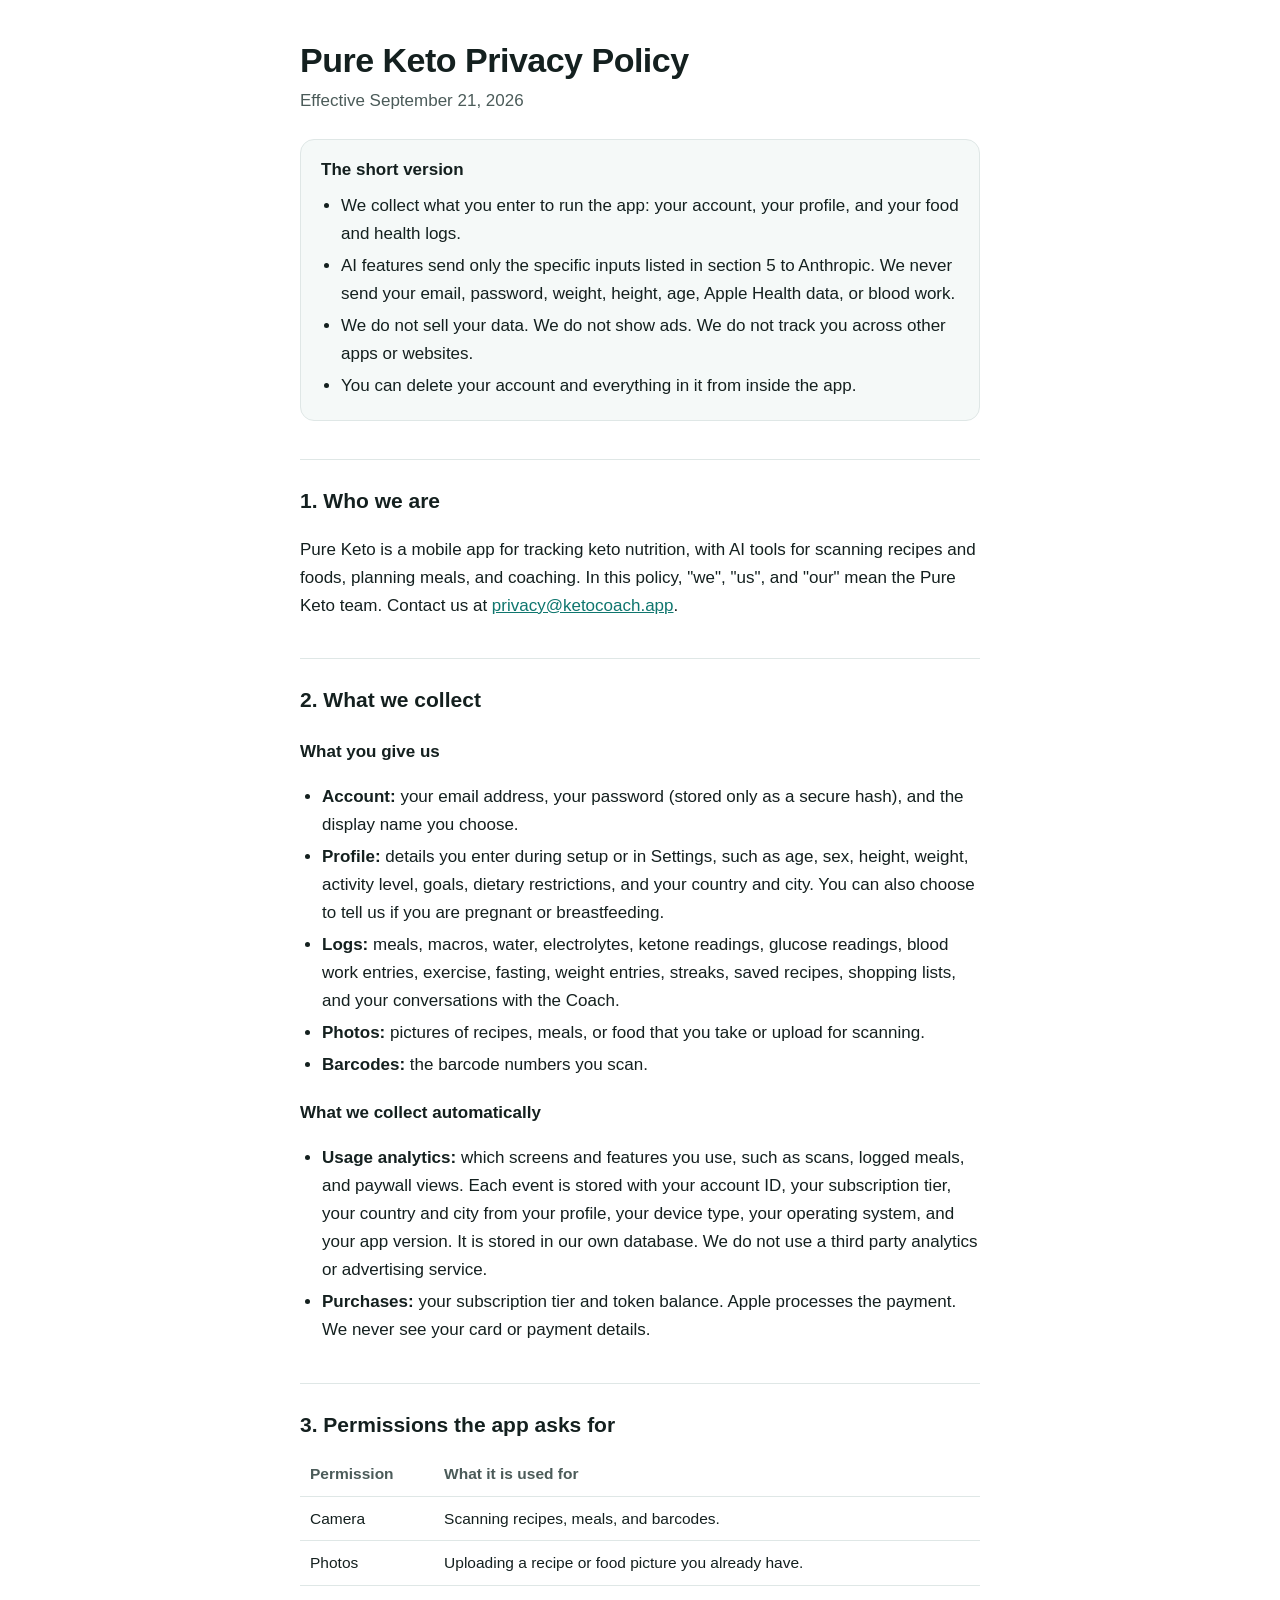
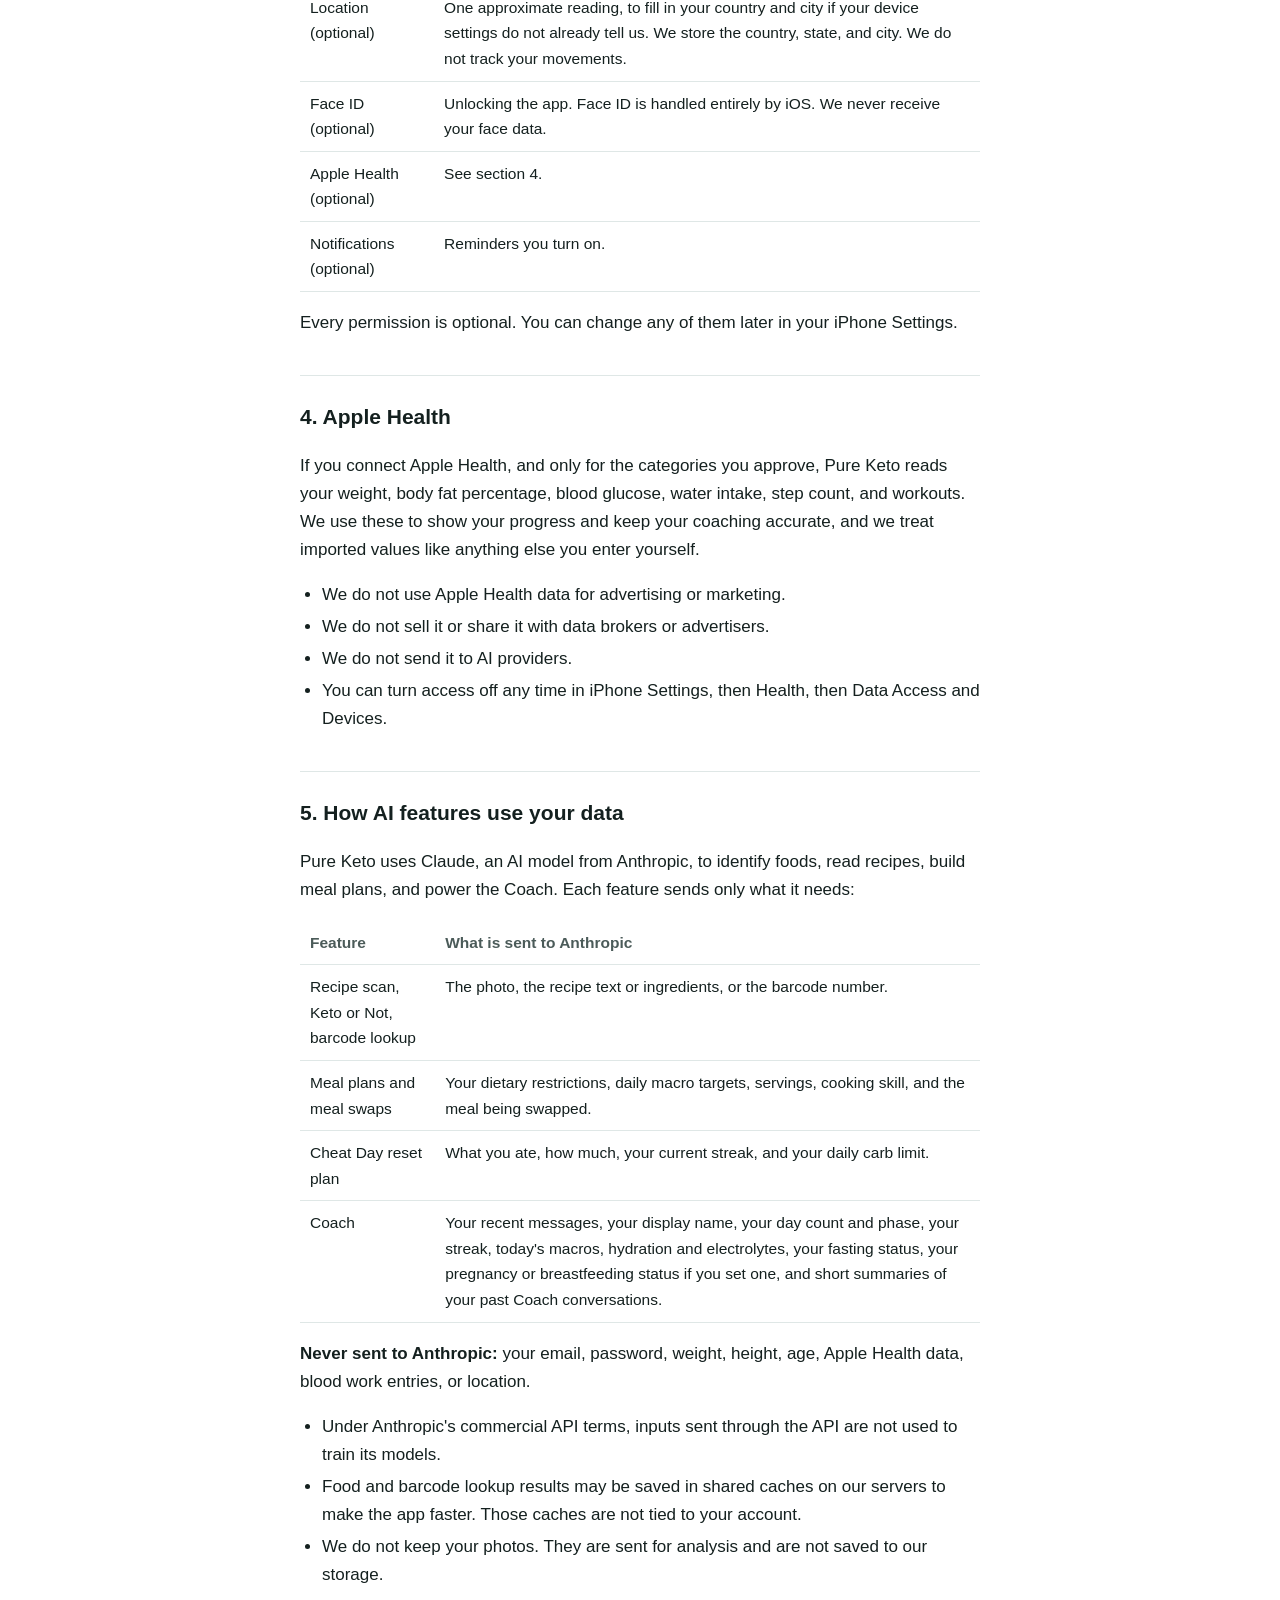
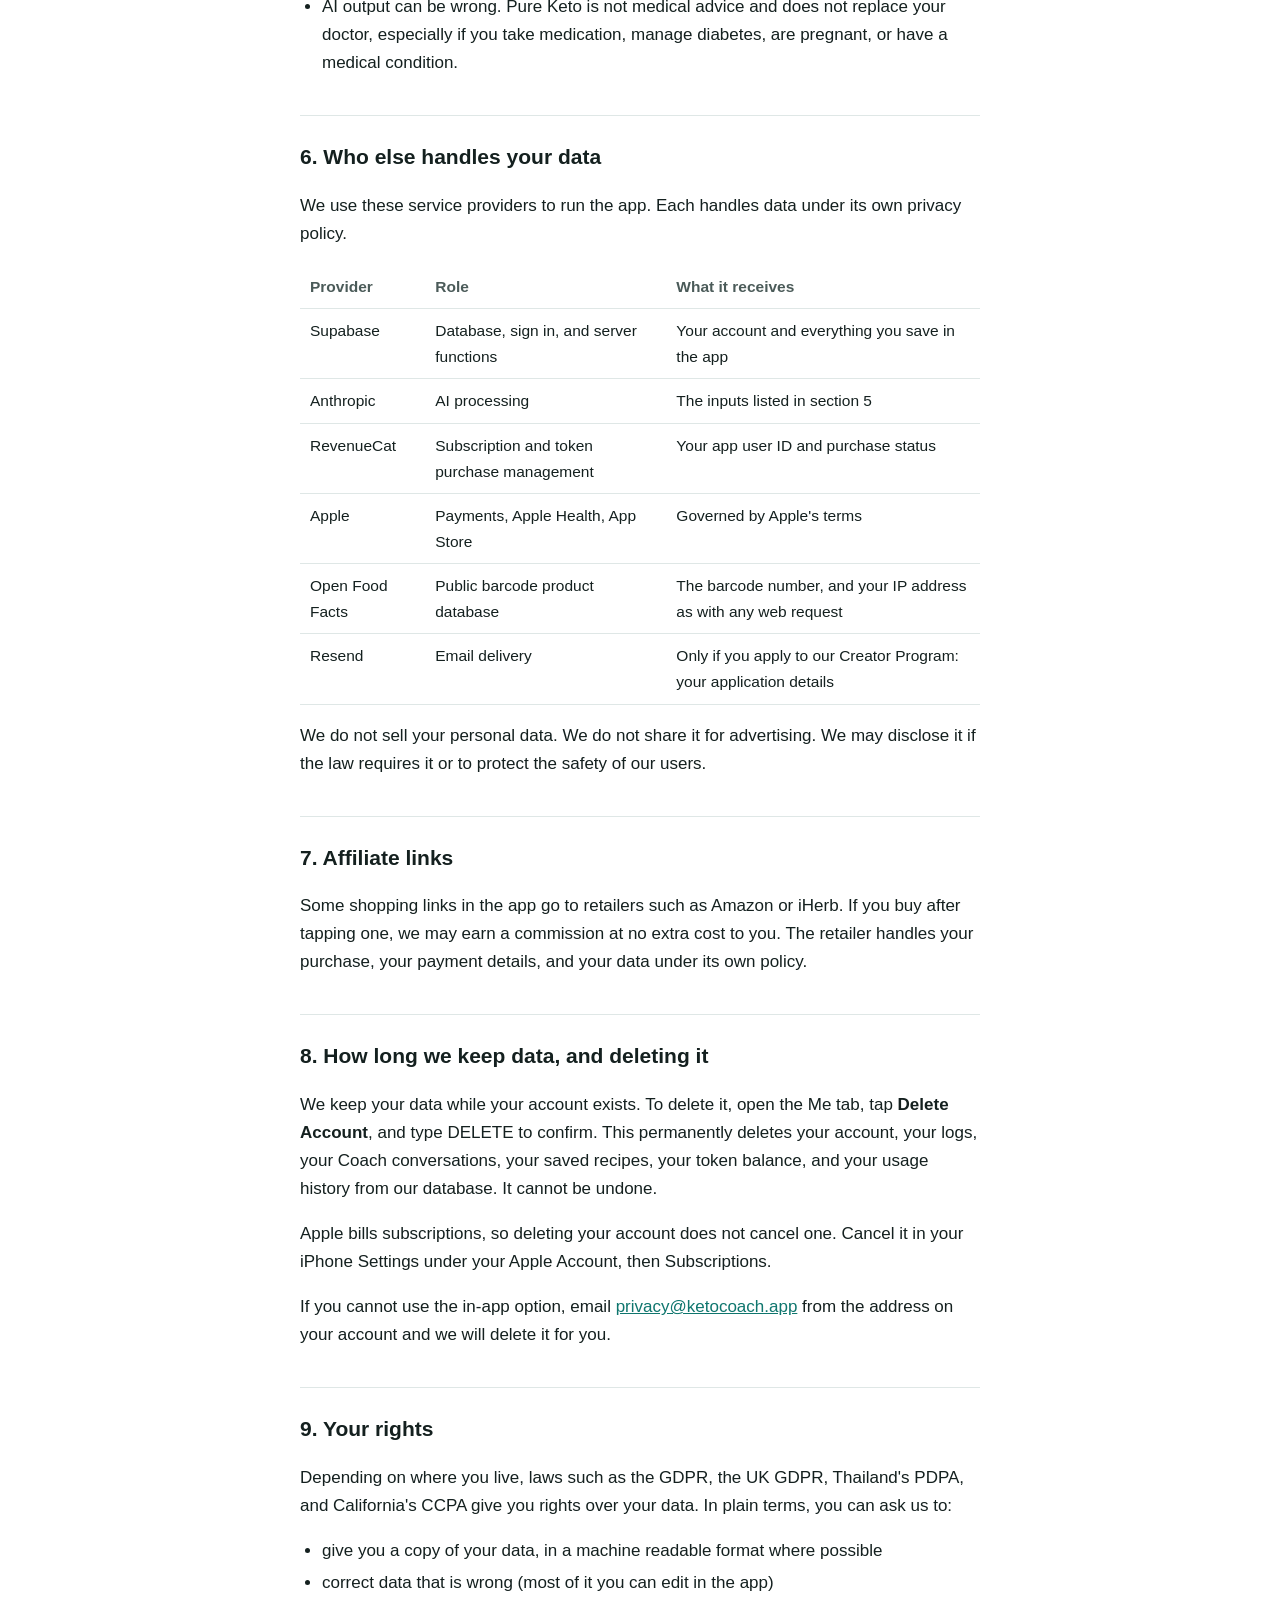
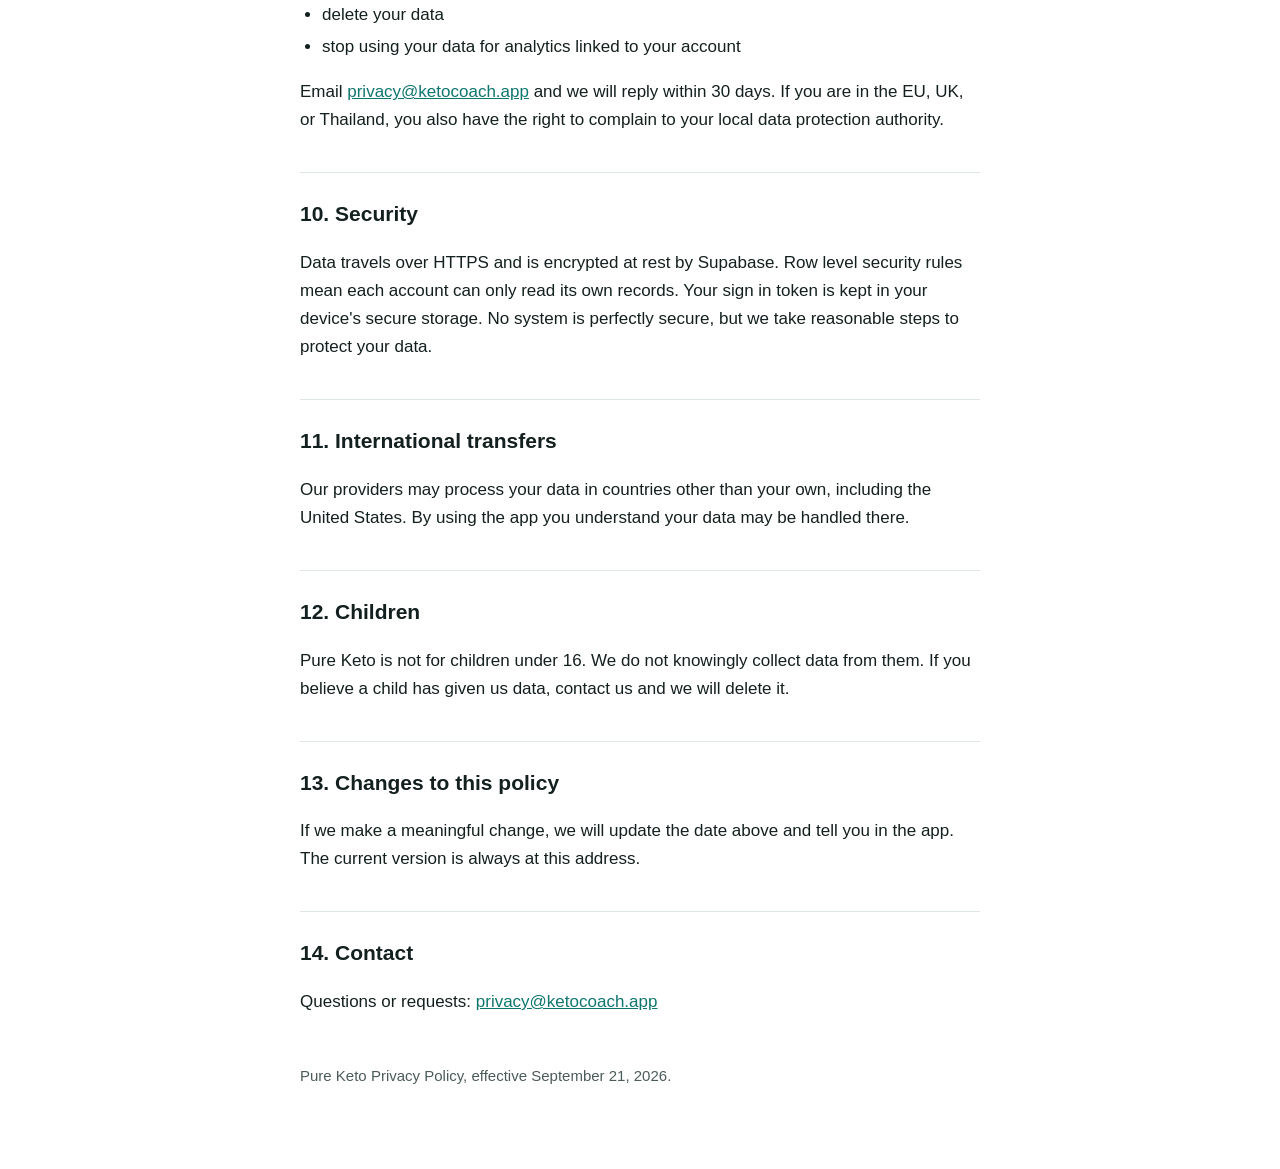
==== index.html @ da279ce7 "Add Pure Keto privacy policy Public URL required by App Store Connect. Written from the verified dat" ====
<!doctype html>
<html lang="en">
<head>
<meta charset="utf-8">
<meta name="viewport" content="width=device-width, initial-scale=1">
<title>Pure Keto Privacy Policy</title>
<meta name="description" content="How Pure Keto collects, uses, and protects your data.">
<style>
  :root { --bg:#ffffff; --fg:#14201f; --muted:#4b5b59; --line:#dfe7e6; --accent:#0f766e; --card:#f5f9f8; }
  @media (prefers-color-scheme: dark) {
    :root { --bg:#0e1514; --fg:#e8f0ef; --muted:#9db0ad; --line:#24332f; --accent:#5eead4; --card:#131d1b; }
  }
  * { box-sizing:border-box; }
  body { margin:0; background:var(--bg); color:var(--fg);
    font:17px/1.65 -apple-system,BlinkMacSystemFont,"Segoe UI",Roboto,Helvetica,Arial,sans-serif; }
  main { max-width:720px; margin:0 auto; padding:40px 20px 80px; }
  h1 { font-size:34px; line-height:1.2; margin:0 0 6px; letter-spacing:-0.5px; }
  h2 { font-size:21px; margin:38px 0 8px; padding-top:24px; border-top:1px solid var(--line); }
  h3 { font-size:17px; margin:20px 0 4px; }
  p, li { color:var(--fg); }
  .meta { color:var(--muted); margin:0 0 24px; }
  .summary { background:var(--card); border:1px solid var(--line); border-radius:14px; padding:16px 20px; margin:20px 0; }
  .summary ul { margin:8px 0 0; padding-left:20px; }
  ul { padding-left:22px; }
  li { margin:4px 0; }
  a { color:var(--accent); }
  table { width:100%; border-collapse:collapse; margin:10px 0; font-size:15.5px; }
  th, td { text-align:left; vertical-align:top; padding:9px 10px; border-bottom:1px solid var(--line); }
  th { color:var(--muted); font-weight:600; }
  footer { margin-top:48px; color:var(--muted); font-size:15px; }
</style>
</head>
<body>
<main>

<h1>Pure Keto Privacy Policy</h1>
<p class="meta">Effective September 21, 2026</p>

<div class="summary">
  <strong>The short version</strong>
  <ul>
    <li>We collect what you enter to run the app: your account, your profile, and your food and health logs.</li>
    <li>AI features send only the specific inputs listed in section 5 to Anthropic. We never send your email, password, weight, height, age, Apple Health data, or blood work.</li>
    <li>We do not sell your data. We do not show ads. We do not track you across other apps or websites.</li>
    <li>You can delete your account and everything in it from inside the app.</li>
  </ul>
</div>

<h2>1. Who we are</h2>
<p>Pure Keto is a mobile app for tracking keto nutrition, with AI tools for scanning recipes and foods, planning meals, and coaching. In this policy, "we", "us", and "our" mean the Pure Keto team. Contact us at <a href="mailto:privacy@ketocoach.app">privacy@ketocoach.app</a>.</p>

<h2>2. What we collect</h2>

<h3>What you give us</h3>
<ul>
  <li><strong>Account:</strong> your email address, your password (stored only as a secure hash), and the display name you choose.</li>
  <li><strong>Profile:</strong> details you enter during setup or in Settings, such as age, sex, height, weight, activity level, goals, dietary restrictions, and your country and city. You can also choose to tell us if you are pregnant or breastfeeding.</li>
  <li><strong>Logs:</strong> meals, macros, water, electrolytes, ketone readings, glucose readings, blood work entries, exercise, fasting, weight entries, streaks, saved recipes, shopping lists, and your conversations with the Coach.</li>
  <li><strong>Photos:</strong> pictures of recipes, meals, or food that you take or upload for scanning.</li>
  <li><strong>Barcodes:</strong> the barcode numbers you scan.</li>
</ul>

<h3>What we collect automatically</h3>
<ul>
  <li><strong>Usage analytics:</strong> which screens and features you use, such as scans, logged meals, and paywall views. Each event is stored with your account ID, your subscription tier, your country and city from your profile, your device type, your operating system, and your app version. It is stored in our own database. We do not use a third party analytics or advertising service.</li>
  <li><strong>Purchases:</strong> your subscription tier and token balance. Apple processes the payment. We never see your card or payment details.</li>
</ul>

<h2>3. Permissions the app asks for</h2>
<table>
  <tr><th>Permission</th><th>What it is used for</th></tr>
  <tr><td>Camera</td><td>Scanning recipes, meals, and barcodes.</td></tr>
  <tr><td>Photos</td><td>Uploading a recipe or food picture you already have.</td></tr>
  <tr><td>Location (optional)</td><td>One approximate reading, to fill in your country and city if your device settings do not already tell us. We store the country, state, and city. We do not track your movements.</td></tr>
  <tr><td>Face ID (optional)</td><td>Unlocking the app. Face ID is handled entirely by iOS. We never receive your face data.</td></tr>
  <tr><td>Apple Health (optional)</td><td>See section 4.</td></tr>
  <tr><td>Notifications (optional)</td><td>Reminders you turn on.</td></tr>
</table>
<p>Every permission is optional. You can change any of them later in your iPhone Settings.</p>

<h2>4. Apple Health</h2>
<p>If you connect Apple Health, and only for the categories you approve, Pure Keto reads your weight, body fat percentage, blood glucose, water intake, step count, and workouts. We use these to show your progress and keep your coaching accurate, and we treat imported values like anything else you enter yourself.</p>
<ul>
  <li>We do not use Apple Health data for advertising or marketing.</li>
  <li>We do not sell it or share it with data brokers or advertisers.</li>
  <li>We do not send it to AI providers.</li>
  <li>You can turn access off any time in iPhone Settings, then Health, then Data Access and Devices.</li>
</ul>

<h2>5. How AI features use your data</h2>
<p>Pure Keto uses Claude, an AI model from Anthropic, to identify foods, read recipes, build meal plans, and power the Coach. Each feature sends only what it needs:</p>
<table>
  <tr><th>Feature</th><th>What is sent to Anthropic</th></tr>
  <tr><td>Recipe scan, Keto or Not, barcode lookup</td><td>The photo, the recipe text or ingredients, or the barcode number.</td></tr>
  <tr><td>Meal plans and meal swaps</td><td>Your dietary restrictions, daily macro targets, servings, cooking skill, and the meal being swapped.</td></tr>
  <tr><td>Cheat Day reset plan</td><td>What you ate, how much, your current streak, and your daily carb limit.</td></tr>
  <tr><td>Coach</td><td>Your recent messages, your display name, your day count and phase, your streak, today's macros, hydration and electrolytes, your fasting status, your pregnancy or breastfeeding status if you set one, and short summaries of your past Coach conversations.</td></tr>
</table>
<p><strong>Never sent to Anthropic:</strong> your email, password, weight, height, age, Apple Health data, blood work entries, or location.</p>
<ul>
  <li>Under Anthropic's commercial API terms, inputs sent through the API are not used to train its models.</li>
  <li>Food and barcode lookup results may be saved in shared caches on our servers to make the app faster. Those caches are not tied to your account.</li>
  <li>We do not keep your photos. They are sent for analysis and are not saved to our storage.</li>
  <li>AI output can be wrong. Pure Keto is not medical advice and does not replace your doctor, especially if you take medication, manage diabetes, are pregnant, or have a medical condition.</li>
</ul>

<h2>6. Who else handles your data</h2>
<p>We use these service providers to run the app. Each handles data under its own privacy policy.</p>
<table>
  <tr><th>Provider</th><th>Role</th><th>What it receives</th></tr>
  <tr><td>Supabase</td><td>Database, sign in, and server functions</td><td>Your account and everything you save in the app</td></tr>
  <tr><td>Anthropic</td><td>AI processing</td><td>The inputs listed in section 5</td></tr>
  <tr><td>RevenueCat</td><td>Subscription and token purchase management</td><td>Your app user ID and purchase status</td></tr>
  <tr><td>Apple</td><td>Payments, Apple Health, App Store</td><td>Governed by Apple's terms</td></tr>
  <tr><td>Open Food Facts</td><td>Public barcode product database</td><td>The barcode number, and your IP address as with any web request</td></tr>
  <tr><td>Resend</td><td>Email delivery</td><td>Only if you apply to our Creator Program: your application details</td></tr>
</table>
<p>We do not sell your personal data. We do not share it for advertising. We may disclose it if the law requires it or to protect the safety of our users.</p>

<h2>7. Affiliate links</h2>
<p>Some shopping links in the app go to retailers such as Amazon or iHerb. If you buy after tapping one, we may earn a commission at no extra cost to you. The retailer handles your purchase, your payment details, and your data under its own policy.</p>

<h2>8. How long we keep data, and deleting it</h2>
<p>We keep your data while your account exists. To delete it, open the Me tab, tap <strong>Delete Account</strong>, and type DELETE to confirm. This permanently deletes your account, your logs, your Coach conversations, your saved recipes, your token balance, and your usage history from our database. It cannot be undone.</p>
<p>Apple bills subscriptions, so deleting your account does not cancel one. Cancel it in your iPhone Settings under your Apple Account, then Subscriptions.</p>
<p>If you cannot use the in-app option, email <a href="mailto:privacy@ketocoach.app">privacy@ketocoach.app</a> from the address on your account and we will delete it for you.</p>

<h2>9. Your rights</h2>
<p>Depending on where you live, laws such as the GDPR, the UK GDPR, Thailand's PDPA, and California's CCPA give you rights over your data. In plain terms, you can ask us to:</p>
<ul>
  <li>give you a copy of your data, in a machine readable format where possible</li>
  <li>correct data that is wrong (most of it you can edit in the app)</li>
  <li>delete your data</li>
  <li>stop using your data for analytics linked to your account</li>
</ul>
<p>Email <a href="mailto:privacy@ketocoach.app">privacy@ketocoach.app</a> and we will reply within 30 days. If you are in the EU, UK, or Thailand, you also have the right to complain to your local data protection authority.</p>

<h2>10. Security</h2>
<p>Data travels over HTTPS and is encrypted at rest by Supabase. Row level security rules mean each account can only read its own records. Your sign in token is kept in your device's secure storage. No system is perfectly secure, but we take reasonable steps to protect your data.</p>

<h2>11. International transfers</h2>
<p>Our providers may process your data in countries other than your own, including the United States. By using the app you understand your data may be handled there.</p>

<h2>12. Children</h2>
<p>Pure Keto is not for children under 16. We do not knowingly collect data from them. If you believe a child has given us data, contact us and we will delete it.</p>

<h2>13. Changes to this policy</h2>
<p>If we make a meaningful change, we will update the date above and tell you in the app. The current version is always at this address.</p>

<h2>14. Contact</h2>
<p>Questions or requests: <a href="mailto:privacy@ketocoach.app">privacy@ketocoach.app</a></p>

<footer>Pure Keto Privacy Policy, effective September 21, 2026.</footer>
</main>
</body>
</html>
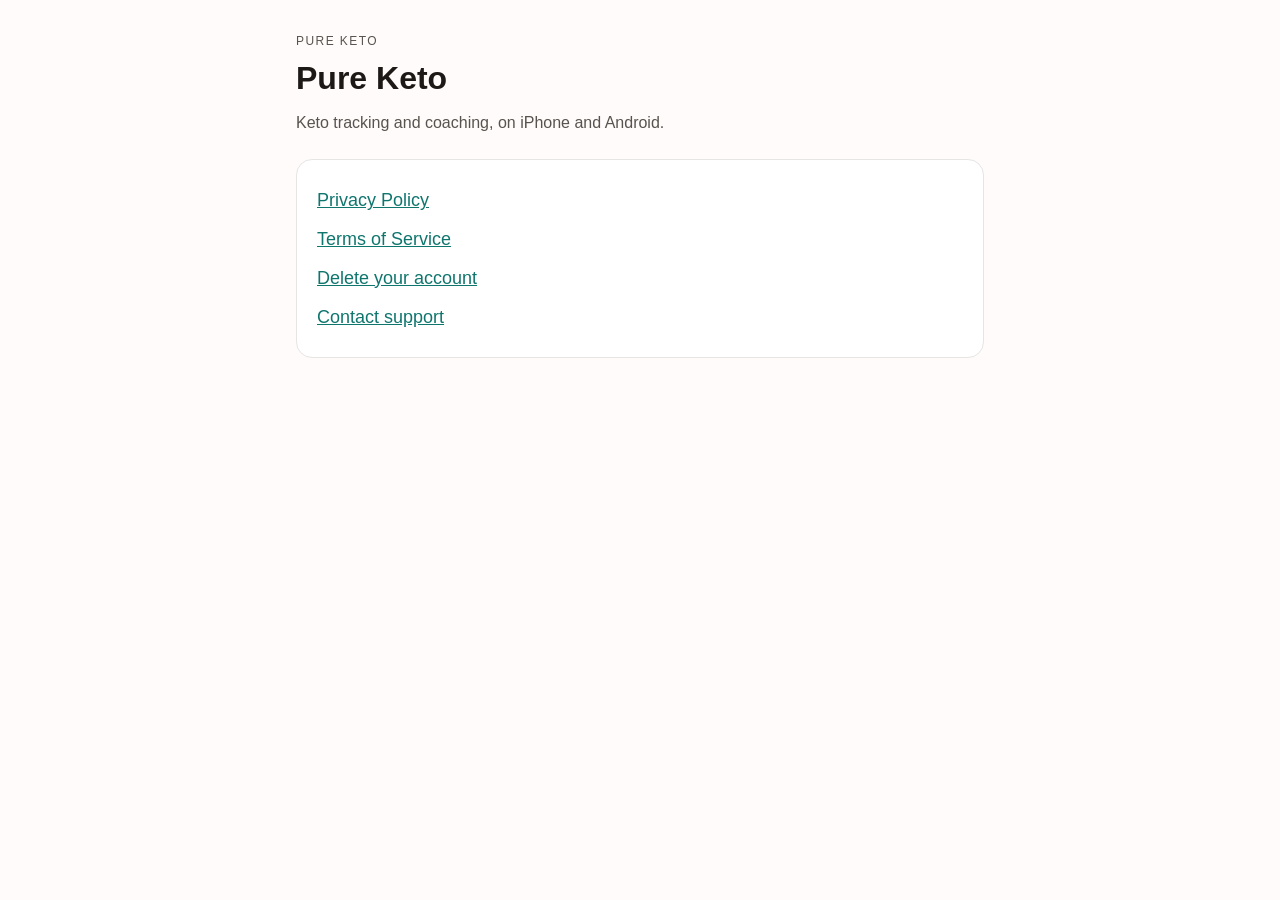
==== commit aafc3b90: "Update to the current policy, add Terms and account deletion pages Privacy policy effective Septembe" ====
--- a/index.html
+++ b/index.html
@@ -1,156 +1,26 @@
 <!doctype html>
+<!-- Pure Keto public site (2026-09-29): the pages the app stores link to. -->
 <html lang="en">
 <head>
 <meta charset="utf-8">
 <meta name="viewport" content="width=device-width, initial-scale=1">
-<title>Pure Keto Privacy Policy</title>
-<meta name="description" content="How Pure Keto collects, uses, and protects your data.">
-<style>
-  :root { --bg:#ffffff; --fg:#14201f; --muted:#4b5b59; --line:#dfe7e6; --accent:#0f766e; --card:#f5f9f8; }
-  @media (prefers-color-scheme: dark) {
-    :root { --bg:#0e1514; --fg:#e8f0ef; --muted:#9db0ad; --line:#24332f; --accent:#5eead4; --card:#131d1b; }
-  }
-  * { box-sizing:border-box; }
-  body { margin:0; background:var(--bg); color:var(--fg);
-    font:17px/1.65 -apple-system,BlinkMacSystemFont,"Segoe UI",Roboto,Helvetica,Arial,sans-serif; }
-  main { max-width:720px; margin:0 auto; padding:40px 20px 80px; }
-  h1 { font-size:34px; line-height:1.2; margin:0 0 6px; letter-spacing:-0.5px; }
-  h2 { font-size:21px; margin:38px 0 8px; padding-top:24px; border-top:1px solid var(--line); }
-  h3 { font-size:17px; margin:20px 0 4px; }
-  p, li { color:var(--fg); }
-  .meta { color:var(--muted); margin:0 0 24px; }
-  .summary { background:var(--card); border:1px solid var(--line); border-radius:14px; padding:16px 20px; margin:20px 0; }
-  .summary ul { margin:8px 0 0; padding-left:20px; }
-  ul { padding-left:22px; }
-  li { margin:4px 0; }
-  a { color:var(--accent); }
-  table { width:100%; border-collapse:collapse; margin:10px 0; font-size:15.5px; }
-  th, td { text-align:left; vertical-align:top; padding:9px 10px; border-bottom:1px solid var(--line); }
-  th { color:var(--muted); font-weight:600; }
-  footer { margin-top:48px; color:var(--muted); font-size:15px; }
-</style>
+<title>Pure Keto</title>
+<meta name="description" content="Pure Keto: keto tracking and coaching.">
+<link rel="stylesheet" href="style.css">
 </head>
 <body>
 <main>
-
-<h1>Pure Keto Privacy Policy</h1>
-<p class="meta">Effective September 21, 2026</p>
-
-<div class="summary">
-  <strong>The short version</strong>
-  <ul>
-    <li>We collect what you enter to run the app: your account, your profile, and your food and health logs.</li>
-    <li>AI features send only the specific inputs listed in section 5 to Anthropic. We never send your email, password, weight, height, age, Apple Health data, or blood work.</li>
-    <li>We do not sell your data. We do not show ads. We do not track you across other apps or websites.</li>
-    <li>You can delete your account and everything in it from inside the app.</li>
-  </ul>
-</div>
-
-<h2>1. Who we are</h2>
-<p>Pure Keto is a mobile app for tracking keto nutrition, with AI tools for scanning recipes and foods, planning meals, and coaching. In this policy, "we", "us", and "our" mean the Pure Keto team. Contact us at <a href="mailto:privacy@ketocoach.app">privacy@ketocoach.app</a>.</p>
-
-<h2>2. What we collect</h2>
-
-<h3>What you give us</h3>
-<ul>
-  <li><strong>Account:</strong> your email address, your password (stored only as a secure hash), and the display name you choose.</li>
-  <li><strong>Profile:</strong> details you enter during setup or in Settings, such as age, sex, height, weight, activity level, goals, dietary restrictions, and your country and city. You can also choose to tell us if you are pregnant or breastfeeding.</li>
-  <li><strong>Logs:</strong> meals, macros, water, electrolytes, ketone readings, glucose readings, blood work entries, exercise, fasting, weight entries, streaks, saved recipes, shopping lists, and your conversations with the Coach.</li>
-  <li><strong>Photos:</strong> pictures of recipes, meals, or food that you take or upload for scanning.</li>
-  <li><strong>Barcodes:</strong> the barcode numbers you scan.</li>
+<p class="kicker">Pure Keto</p>
+<h1>Pure Keto</h1>
+<p class="lead">Keto tracking and coaching, on iPhone and Android.</p>
+<section>
+<ul class="links">
+<li><a href="privacy.html">Privacy Policy</a></li>
+<li><a href="terms.html">Terms of Service</a></li>
+<li><a href="delete-account.html">Delete your account</a></li>
+<li><a href="mailto:support@lifteddigitalmedia.com">Contact support</a></li>
 </ul>
-
-<h3>What we collect automatically</h3>
-<ul>
-  <li><strong>Usage analytics:</strong> which screens and features you use, such as scans, logged meals, and paywall views. Each event is stored with your account ID, your subscription tier, your country and city from your profile, your device type, your operating system, and your app version. It is stored in our own database. We do not use a third party analytics or advertising service.</li>
-  <li><strong>Purchases:</strong> your subscription tier and token balance. Apple processes the payment. We never see your card or payment details.</li>
-</ul>
-
-<h2>3. Permissions the app asks for</h2>
-<table>
-  <tr><th>Permission</th><th>What it is used for</th></tr>
-  <tr><td>Camera</td><td>Scanning recipes, meals, and barcodes.</td></tr>
-  <tr><td>Photos</td><td>Uploading a recipe or food picture you already have.</td></tr>
-  <tr><td>Location (optional)</td><td>One approximate reading, to fill in your country and city if your device settings do not already tell us. We store the country, state, and city. We do not track your movements.</td></tr>
-  <tr><td>Face ID (optional)</td><td>Unlocking the app. Face ID is handled entirely by iOS. We never receive your face data.</td></tr>
-  <tr><td>Apple Health (optional)</td><td>See section 4.</td></tr>
-  <tr><td>Notifications (optional)</td><td>Reminders you turn on.</td></tr>
-</table>
-<p>Every permission is optional. You can change any of them later in your iPhone Settings.</p>
-
-<h2>4. Apple Health</h2>
-<p>If you connect Apple Health, and only for the categories you approve, Pure Keto reads your weight, body fat percentage, blood glucose, water intake, step count, and workouts. We use these to show your progress and keep your coaching accurate, and we treat imported values like anything else you enter yourself.</p>
-<ul>
-  <li>We do not use Apple Health data for advertising or marketing.</li>
-  <li>We do not sell it or share it with data brokers or advertisers.</li>
-  <li>We do not send it to AI providers.</li>
-  <li>You can turn access off any time in iPhone Settings, then Health, then Data Access and Devices.</li>
-</ul>
-
-<h2>5. How AI features use your data</h2>
-<p>Pure Keto uses Claude, an AI model from Anthropic, to identify foods, read recipes, build meal plans, and power the Coach. Each feature sends only what it needs:</p>
-<table>
-  <tr><th>Feature</th><th>What is sent to Anthropic</th></tr>
-  <tr><td>Recipe scan, Keto or Not, barcode lookup</td><td>The photo, the recipe text or ingredients, or the barcode number.</td></tr>
-  <tr><td>Meal plans and meal swaps</td><td>Your dietary restrictions, daily macro targets, servings, cooking skill, and the meal being swapped.</td></tr>
-  <tr><td>Cheat Day reset plan</td><td>What you ate, how much, your current streak, and your daily carb limit.</td></tr>
-  <tr><td>Coach</td><td>Your recent messages, your display name, your day count and phase, your streak, today's macros, hydration and electrolytes, your fasting status, your pregnancy or breastfeeding status if you set one, and short summaries of your past Coach conversations.</td></tr>
-</table>
-<p><strong>Never sent to Anthropic:</strong> your email, password, weight, height, age, Apple Health data, blood work entries, or location.</p>
-<ul>
-  <li>Under Anthropic's commercial API terms, inputs sent through the API are not used to train its models.</li>
-  <li>Food and barcode lookup results may be saved in shared caches on our servers to make the app faster. Those caches are not tied to your account.</li>
-  <li>We do not keep your photos. They are sent for analysis and are not saved to our storage.</li>
-  <li>AI output can be wrong. Pure Keto is not medical advice and does not replace your doctor, especially if you take medication, manage diabetes, are pregnant, or have a medical condition.</li>
-</ul>
-
-<h2>6. Who else handles your data</h2>
-<p>We use these service providers to run the app. Each handles data under its own privacy policy.</p>
-<table>
-  <tr><th>Provider</th><th>Role</th><th>What it receives</th></tr>
-  <tr><td>Supabase</td><td>Database, sign in, and server functions</td><td>Your account and everything you save in the app</td></tr>
-  <tr><td>Anthropic</td><td>AI processing</td><td>The inputs listed in section 5</td></tr>
-  <tr><td>RevenueCat</td><td>Subscription and token purchase management</td><td>Your app user ID and purchase status</td></tr>
-  <tr><td>Apple</td><td>Payments, Apple Health, App Store</td><td>Governed by Apple's terms</td></tr>
-  <tr><td>Open Food Facts</td><td>Public barcode product database</td><td>The barcode number, and your IP address as with any web request</td></tr>
-  <tr><td>Resend</td><td>Email delivery</td><td>Only if you apply to our Creator Program: your application details</td></tr>
-</table>
-<p>We do not sell your personal data. We do not share it for advertising. We may disclose it if the law requires it or to protect the safety of our users.</p>
-
-<h2>7. Affiliate links</h2>
-<p>Some shopping links in the app go to retailers such as Amazon or iHerb. If you buy after tapping one, we may earn a commission at no extra cost to you. The retailer handles your purchase, your payment details, and your data under its own policy.</p>
-
-<h2>8. How long we keep data, and deleting it</h2>
-<p>We keep your data while your account exists. To delete it, open the Me tab, tap <strong>Delete Account</strong>, and type DELETE to confirm. This permanently deletes your account, your logs, your Coach conversations, your saved recipes, your token balance, and your usage history from our database. It cannot be undone.</p>
-<p>Apple bills subscriptions, so deleting your account does not cancel one. Cancel it in your iPhone Settings under your Apple Account, then Subscriptions.</p>
-<p>If you cannot use the in-app option, email <a href="mailto:privacy@ketocoach.app">privacy@ketocoach.app</a> from the address on your account and we will delete it for you.</p>
-
-<h2>9. Your rights</h2>
-<p>Depending on where you live, laws such as the GDPR, the UK GDPR, Thailand's PDPA, and California's CCPA give you rights over your data. In plain terms, you can ask us to:</p>
-<ul>
-  <li>give you a copy of your data, in a machine readable format where possible</li>
-  <li>correct data that is wrong (most of it you can edit in the app)</li>
-  <li>delete your data</li>
-  <li>stop using your data for analytics linked to your account</li>
-</ul>
-<p>Email <a href="mailto:privacy@ketocoach.app">privacy@ketocoach.app</a> and we will reply within 30 days. If you are in the EU, UK, or Thailand, you also have the right to complain to your local data protection authority.</p>
-
-<h2>10. Security</h2>
-<p>Data travels over HTTPS and is encrypted at rest by Supabase. Row level security rules mean each account can only read its own records. Your sign in token is kept in your device's secure storage. No system is perfectly secure, but we take reasonable steps to protect your data.</p>
-
-<h2>11. International transfers</h2>
-<p>Our providers may process your data in countries other than your own, including the United States. By using the app you understand your data may be handled there.</p>
-
-<h2>12. Children</h2>
-<p>Pure Keto is not for children under 16. We do not knowingly collect data from them. If you believe a child has given us data, contact us and we will delete it.</p>
-
-<h2>13. Changes to this policy</h2>
-<p>If we make a meaningful change, we will update the date above and tell you in the app. The current version is always at this address.</p>
-
-<h2>14. Contact</h2>
-<p>Questions or requests: <a href="mailto:privacy@ketocoach.app">privacy@ketocoach.app</a></p>
-
-<footer>Pure Keto Privacy Policy, effective September 21, 2026.</footer>
+</section>
 </main>
 </body>
 </html>
--- a/style.css
+++ b/style.css
@@ -0,0 +1,45 @@
+/* Pure Keto public pages. Light and dark follow the reader's setting. */
+:root {
+  --bg: #fffbfa;
+  --surface: #ffffff;
+  --text: #1c1917;
+  --muted: #57534e;
+  --border: #e7e5e4;
+  --accent: #0f766e;
+}
+@media (prefers-color-scheme: dark) {
+  :root {
+    --bg: #0c0a09;
+    --surface: #1c1917;
+    --text: #fafaf9;
+    --muted: #a8a29e;
+    --border: #292524;
+    --accent: #2dd4bf;
+  }
+}
+* { box-sizing: border-box; }
+body {
+  margin: 0;
+  background: var(--bg);
+  color: var(--text);
+  font: 16px/1.6 -apple-system, BlinkMacSystemFont, "Segoe UI", Roboto, sans-serif;
+}
+main { max-width: 720px; margin: 0 auto; padding: 32px 16px 64px; }
+.kicker { font-size: 12px; letter-spacing: 0.12em; text-transform: uppercase; color: var(--muted); margin: 0 0 8px; }
+h1 { font-size: 32px; line-height: 1.2; margin: 0 0 12px; }
+.lead { color: var(--muted); margin: 0 0 24px; }
+section {
+  background: var(--surface);
+  border: 1px solid var(--border);
+  border-radius: 16px;
+  padding: 16px 20px;
+  margin: 0 0 12px;
+}
+h2 { font-size: 18px; margin: 0 0 8px; }
+p, li { color: var(--muted); }
+ul, ol { padding-left: 20px; margin: 8px 0; }
+li { margin: 6px 0; }
+a { color: var(--accent); }
+.links { list-style: none; padding: 0; }
+.links li { margin: 10px 0; font-size: 18px; }
+.foot { color: var(--muted); font-size: 14px; }
